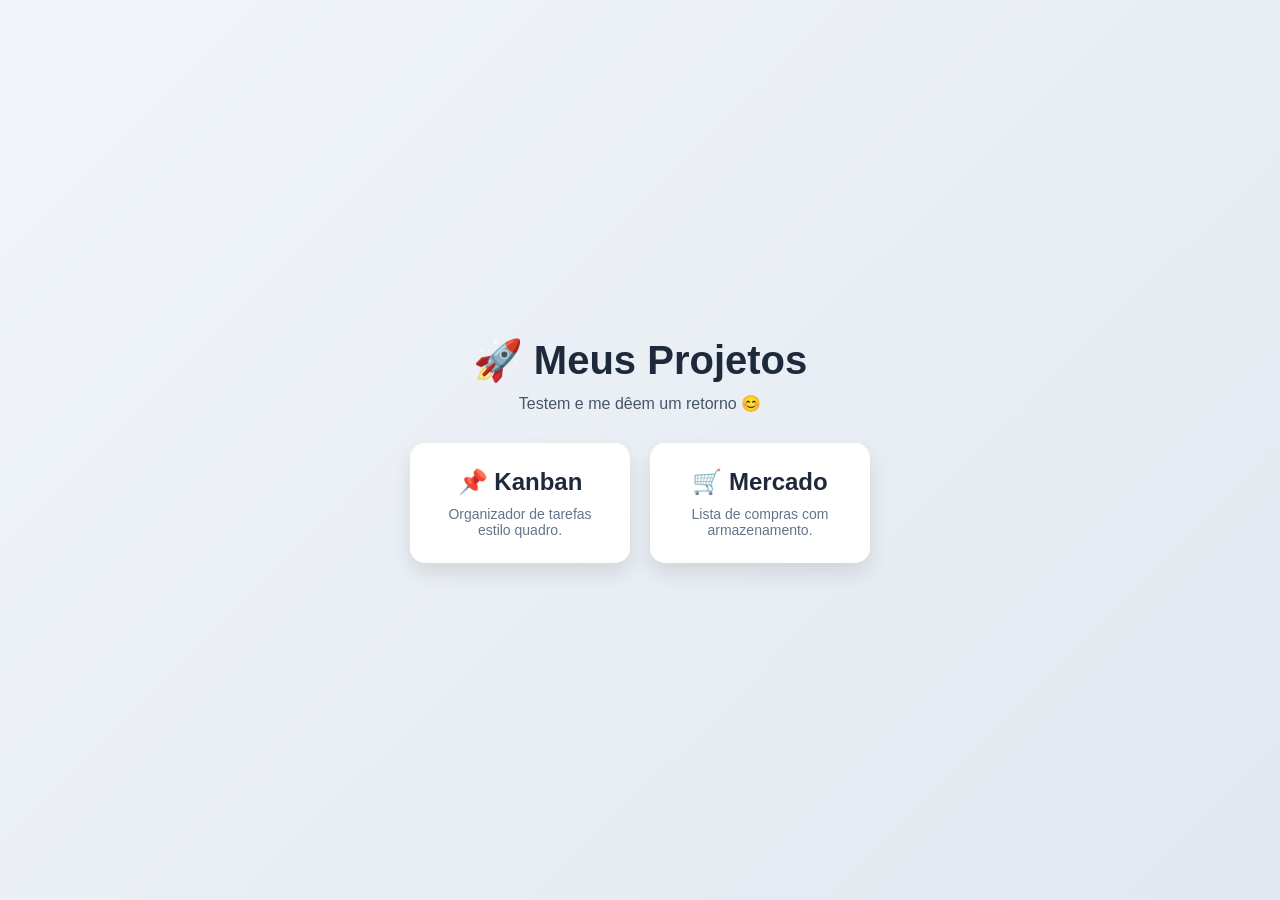
==== index.html @ 931dcfbe "Merge branch 'main' of https://github.com/raphaellyta91/UC15" ====
<!DOCTYPE html>
<html lang="pt-br">
<head>
    <meta charset="UTF-8">
    <meta name="viewport" content="width=device-width, initial-scale=1.0">
    <title>Meus Projetos - Rafaela Costa</title>

    <style>
        * {
            margin: 0;
            padding: 0;
            box-sizing: border-box;
            font-family: Arial, sans-serif;
        }

        body {
            height: 100vh;
            background: linear-gradient(135deg, #f1f5f9, #e2e8f0);
            color: #1e293b;
            display: flex;
            justify-content: center;
            align-items: center;
        }

        .container {
            text-align: center;
        }

        h1 {
            margin-bottom: 10px;
            font-size: 2.5rem;
        }

        .subtitulo {
            margin-bottom: 30px;
            color: #475569;
        }

        .cards {
            display: flex;
            gap: 20px;
            justify-content: center;
            flex-wrap: wrap;
        }

        .card {
            background: white;
            padding: 25px;
            border-radius: 15px;
            width: 220px;
            transition: 0.3s;
            text-decoration: none;
            color: #1e293b;
            box-shadow: 0 10px 20px rgba(0,0,0,0.1);
        }

        .card:hover {
            transform: translateY(-8px);
            background: #f8fafc;
        }

        .card h2 {
            margin-bottom: 10px;
        }

        .card p {
            font-size: 14px;
            color: #64748b;
        }
    </style>
</head>
<body>

    <div class="container">
        <h1>🚀 Meus Projetos</h1>
        <p class="subtitulo">Testem e me dêem um retorno 😊</p>

        <div class="cards">
            <a href="Kanban/" class="card">
                <h2>📌 Kanban</h2>
                <p>Organizador de tarefas estilo quadro.</p>
            </a>

            <a href="Mercado/" class="card">
                <h2>🛒 Mercado</h2>
                <p>Lista de compras com armazenamento.</p>
            </a>
        </div>
    </div>

</body>
</html>
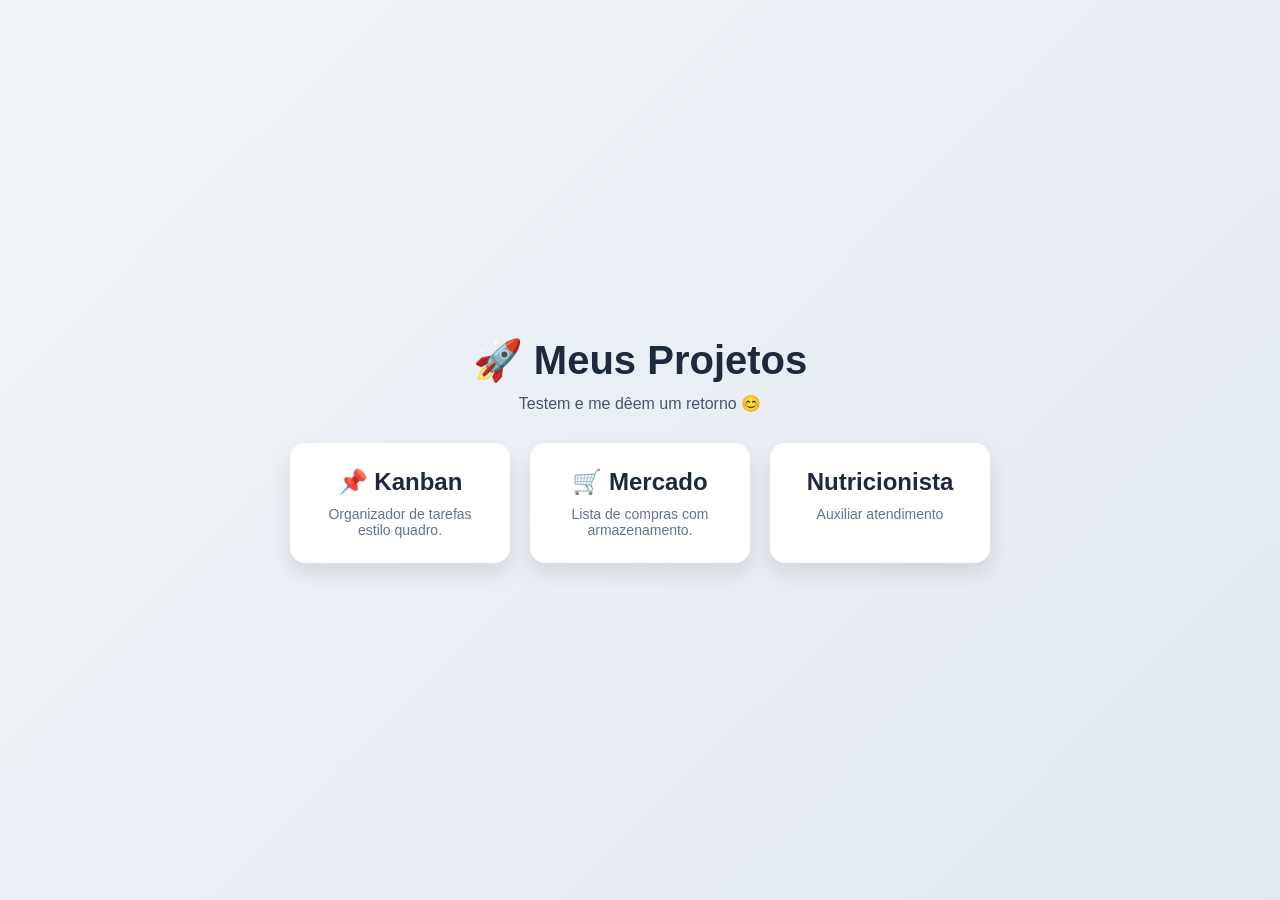
==== commit c37b2c7f: "Novo projeto" ====
--- a/index.html
+++ b/index.html
@@ -85,6 +85,16 @@
                 <h2>🛒 Mercado</h2>
                 <p>Lista de compras com armazenamento.</p>
             </a>
+
+            <a href="nutri" class="card">
+                <h2> Nutricionista</h2>
+                <p> Auxiliar atendimento</p>
+            </a>
+ 
+
+
+
+
         </div>
     </div>
 
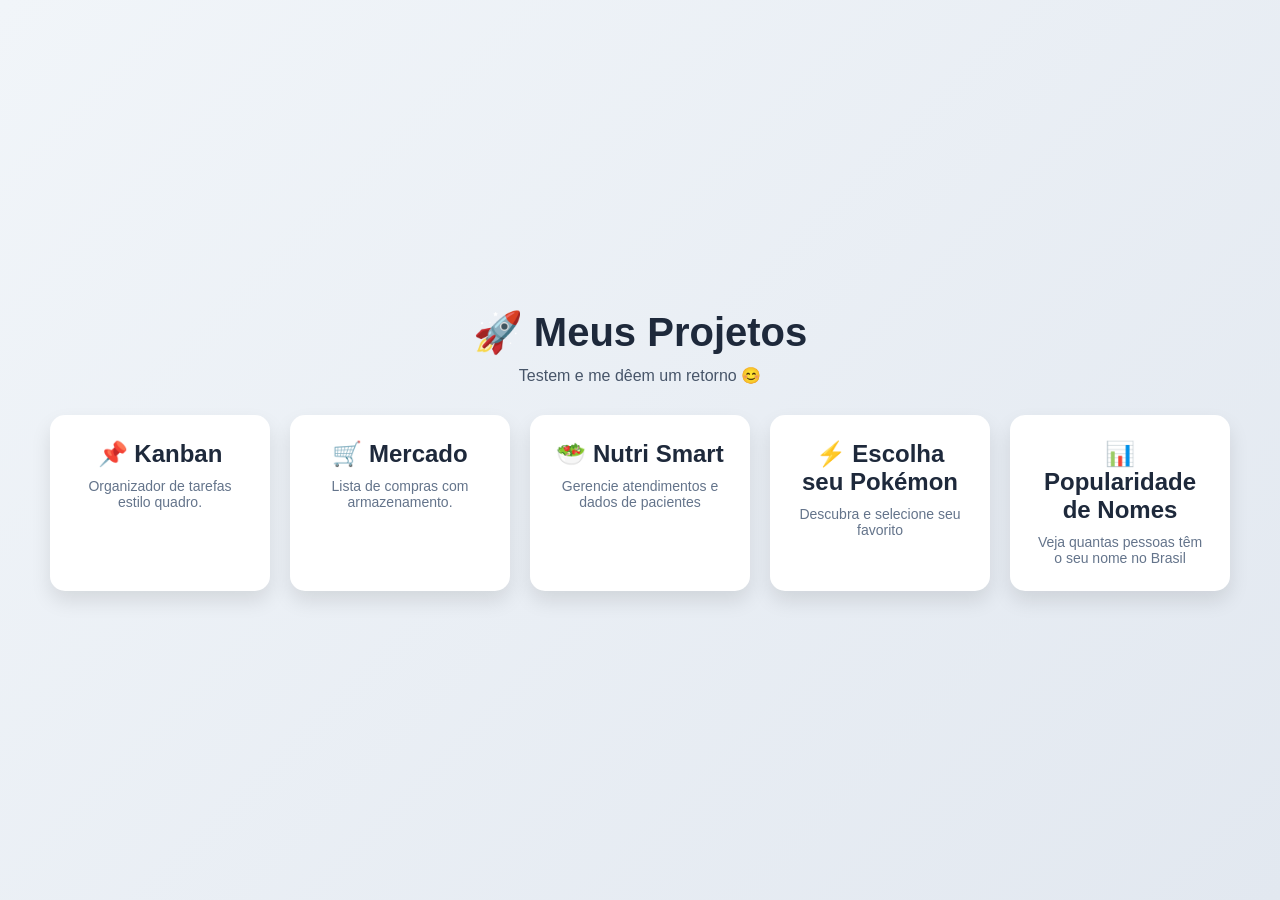
==== commit 3c060721: "oi" ====
--- a/index.html
+++ b/index.html
@@ -86,10 +86,20 @@
                 <p>Lista de compras com armazenamento.</p>
             </a>
 
-            <a href="nutri" class="card">
-                <h2> Nutricionista</h2>
-                <p> Auxiliar atendimento</p>
-            </a>
+     <a href="nutri/index.html" class="card">
+    <h2>🥗 Nutri Smart</h2>
+    <p>Gerencie atendimentos e dados de pacientes</p>
+</a>
+
+<a href="pokemon/index.html" class="card">
+    <h2>⚡ Escolha seu Pokémon</h2>
+    <p>Descubra e selecione seu favorito</p>
+</a>
+
+<a href="localizacao/index.html" class="card">
+    <h2>📊 Popularidade de Nomes</h2>
+    <p>Veja quantas pessoas têm o seu nome no Brasil</p>
+</a>
  
 
 
